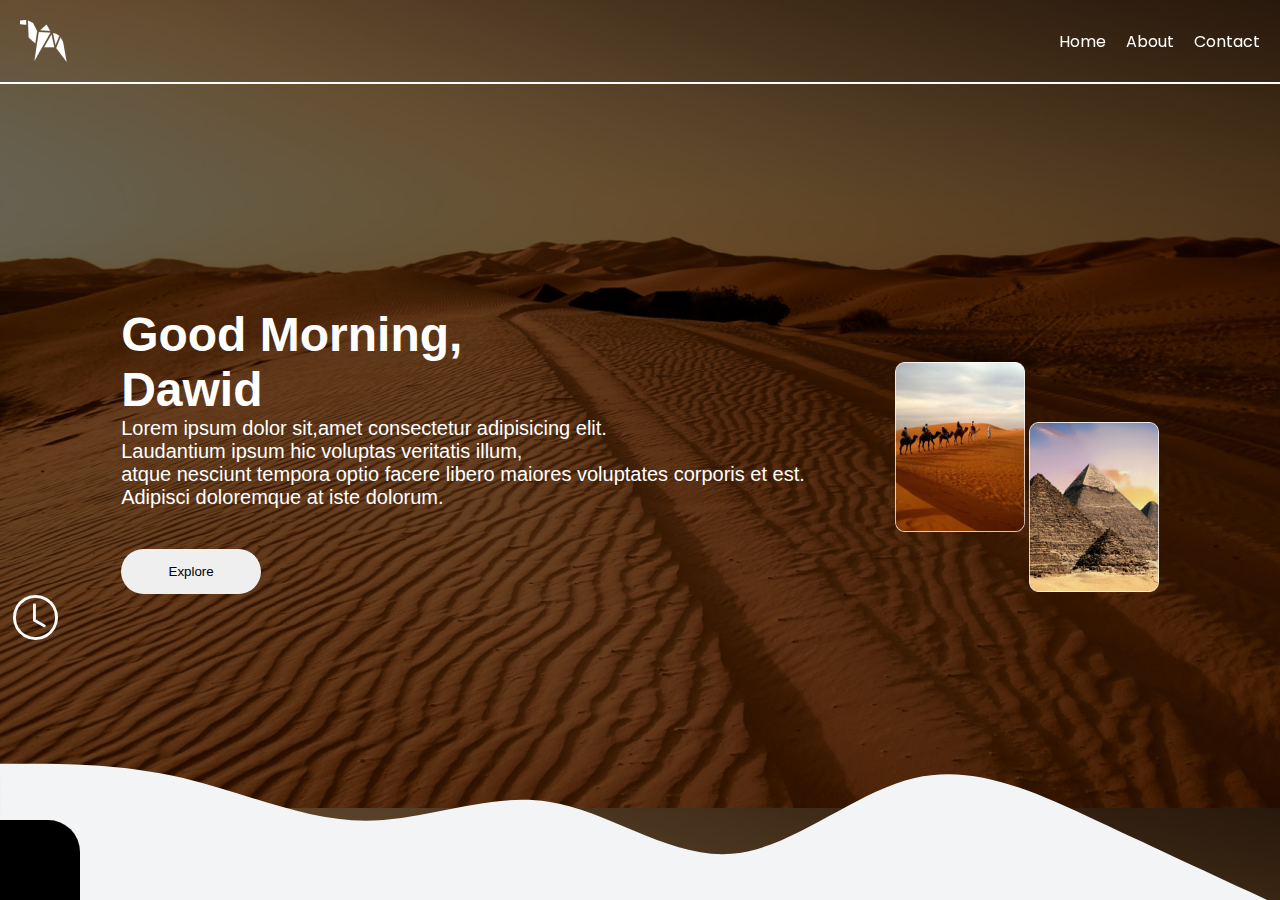
==== starter/index.html @ d0b25af0 "Add files via upload" ====
<!DOCTYPE html>
<html lang="en">

<head>
    <link rel="stylesheet" href="./css/main.css" />
    <meta charset="UTF-8">
    <meta http-equiv="X-UA-Compatible" content="IE=edge">
    <meta name="viewport" content="width=device-width, initial-scale=1.0">
    <link rel="stylesheet" href="https://cdn.jsdelivr.net/npm/bootstrap-icons@1.9.1/font/bootstrap-icons.css">
    <title>Document</title>
</head>

<body>


    <header class="nav"> <img class="logo" src="./images/logo.png">
        <nav class="navi" id="Navi">
            <ul>
                <li>Home</li>
                <li>About</li>
                <li>Contact</li>
            </ul>
        </nav>

        <button class="burgir" id="Burgir"><img src="./images/Hamburger.png" alt=""></button>
    </header>
    <main class="banner">
        <div class="opis">

    <div class="powitanie"><b>Good Morning,<br>Dawid</b></div>

            <p class="opis1">Lorem ipsum dolor sit,amet consectetur adipisicing
                elit. <br>Laudantium ipsum hic voluptas veritatis illum, <br>atque nesciunt tempora optio facere libero
                maiores
                voluptates corporis et est. <br>Adipisci doloremque at iste dolorum.</p>

               <div class="przycisk"><button>Explore</button></div> 
        </div>
        
        

        <div class="zdjecia"> <img class="kraj" src="./images/Widget 1.png"> <img class="kraj1"
                src="./images/Widget 2.png">

        </div>

        <!-- <img class="fala" src="./images/wave.svg" alt=""> -->
        
        <div class="fala"></div>

        <div class="zegar"><i class="bi bi-clock" id="Clock"></i></div>
       
    </main>

   

    <script src="./script.js"> </script>


</body>

</html>
---- starter/css/main.css ----
@import url("https://fonts.googleapis.com/css2?family=Poppins:wght@200;400;500;700&display=swap");
header {
  position: fixed;
  width: 100%;
  z-index: 10;
}

.banner {
  background-image: url("../images/BG Image.png");
  min-height: 100vh;
  display: flex;
  align-items: center;
  justify-content: center;
  gap: 90px;
  position: relative;
}

.nav {
  display: flex;
  align-items: center;
  justify-content: space-between;
  padding: 20px;
  border-bottom: 2px solid white;
}
.nav ul {
  display: flex;
  gap: 20px;
  list-style: none;
}

li {
  color: white;
}

.kraj {
  height: 170px;
  width: 130px;
}

.opis1 {
  color: white;
  font-family: "Segoe UI", Tahoma, Geneva, Verdana, sans-serif;
  font-size: 20px;
}

button {
  height: 45px;
  width: 140px;
  border-radius: 50px;
  border: white;
}

.przycisk {
  margin-top: 40px;
}

.kraj1 {
  top: 60px;
  height: 170px;
  width: 130px;
  position: relative;
}

.powitanie {
  color: white;
  font-family: "Segoe UI", Tahoma, Geneva, Verdana, sans-serif;
  font-size: 48px;
}

.fala {
  position: absolute;
  width: 100%;
  bottom: 0px;
  background-image: url("../images/wave.svg");
  height: 250px;
  background-size: cover;
}

.burgir {
  background-color: transparent;
  display: none;
}

.zegar {
  background-color: black;
  height: 80px;
  width: 80px;
  position: fixed;
  bottom: 0;
  left: 0;
  border-top-right-radius: 40%;
}

.bi-clock {
  color: white;
  font-size: 45px;
  position: fixed;
  left: 13px;
  top: 585px;
}

@media (max-width: 992px) {
  .navi {
    position: fixed;
    top: 0;
    background-color: black;
    font-size: 32px;
    height: 100%;
    left: -100%;
    transition: 0.5s;
  }
  .navi ul {
    display: block;
    padding: 20px;
    margin-top: 250px;
  }
  .kraj1 {
    display: none;
  }
  .kraj {
    display: none;
  }
  .burgir {
    display: block;
  }
  .opis1 {
    padding: 20px;
  }
}
.show {
  left: 0;
}

.ukryj {
  left: -100%;
}

* {
  margin: 0;
  padding: 0;
  box-sizing: border-box;
}

body {
  font-family: "Poppins", sans-serif;
  background-color: black;
  bottom: 25px;
}/*# sourceMappingURL=main.css.map */
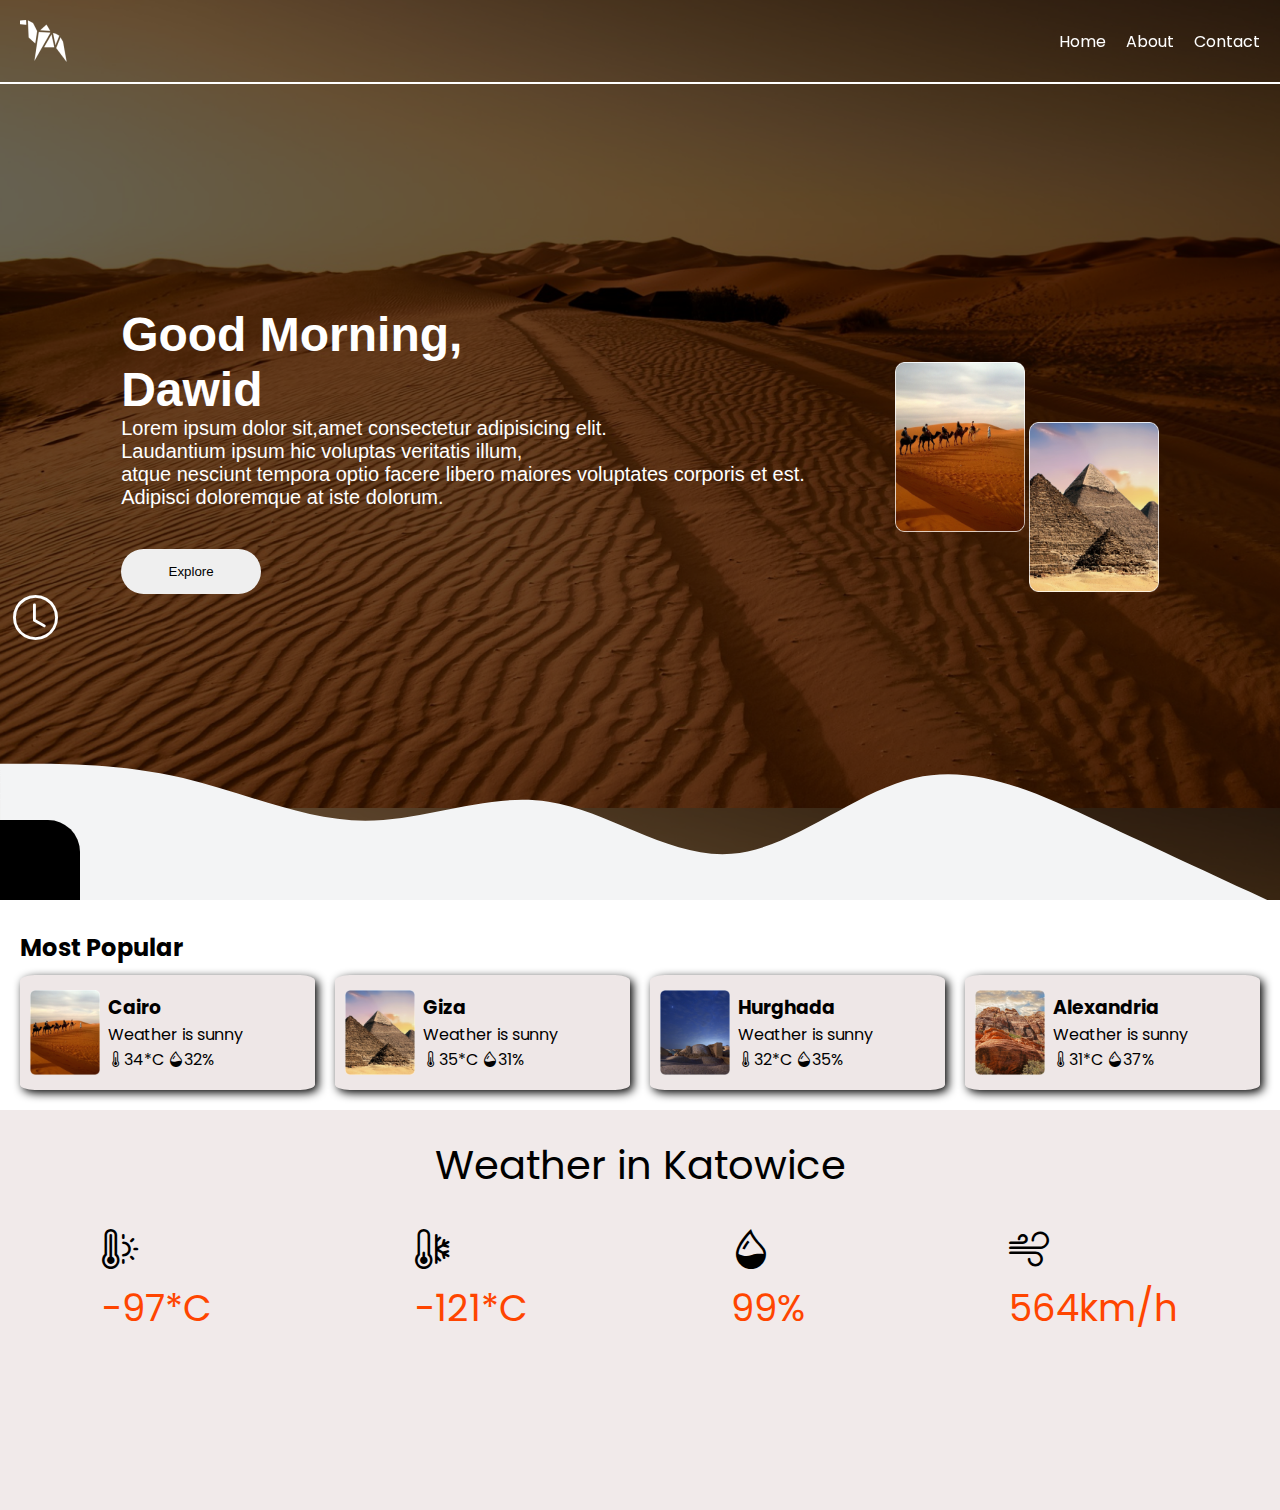
==== commit 2257f619: "Add files via upload" ====
--- a/starter/index.html
+++ b/starter/index.html
@@ -27,17 +27,17 @@
     <main class="banner">
         <div class="opis">
 
-    <div class="powitanie"><b>Good Morning,<br>Dawid</b></div>
+            <div class="powitanie"><b>Good Morning,<br>Dawid</b></div>
 
             <p class="opis1">Lorem ipsum dolor sit,amet consectetur adipisicing
                 elit. <br>Laudantium ipsum hic voluptas veritatis illum, <br>atque nesciunt tempora optio facere libero
                 maiores
                 voluptates corporis et est. <br>Adipisci doloremque at iste dolorum.</p>
 
-               <div class="przycisk"><button>Explore</button></div> 
+            <div class="przycisk"><button>Explore</button></div>
         </div>
-        
-        
+
+
 
         <div class="zdjecia"> <img class="kraj" src="./images/Widget 1.png"> <img class="kraj1"
                 src="./images/Widget 2.png">
@@ -45,14 +45,104 @@
         </div>
 
         <!-- <img class="fala" src="./images/wave.svg" alt=""> -->
-        
-        <div class="fala"></div>
+
+        <div class="fala">
+
+
+
+
+        </div>
+
 
         <div class="zegar"><i class="bi bi-clock" id="Clock"></i></div>
+        <div class="tlozegarek" id="tlozeg">
+            <p class="data" id="Day"></p>
+            <p class="godzina" id="Hour"></p>
+        </div>
+
+    </main>
+    <h3 class="most">Most Popular</h3>
+
+    <div class="wszystkie_zdj">
+        <div class="card">
+            <img src="./images/Widget 1.png">
+            <div class="cardinfo">
+                <h3 class="miejsce">Cairo</h3>
+                <p class="sytuacja">Weather is sunny</p>
+                
+                <p class="temperatura"><i class="bi bi-thermometer-half"></i>34*C</p>
+                
+                <p class="wilgotnosc"><i class="bi bi-droplet-half"></i>32%</p>
+            </div>
+
+        </div>
+        <div class="card">
+            <img src="./images/Widget 2.png">
+            <div class="cardinfo">
+                <h3 class="miejsce">Giza</h3>
+                <p class="sytuacja">Weather is sunny</p>
+                
+                <p class="temperatura"><i class="bi bi-thermometer-half"></i>35*C</p>
+                
+                <p class="wilgotnosc"><i class="bi bi-droplet-half"></i>31%</p>
+            </div>
+        </div>
+        <div class="card">
+            <img src="./images/Widget 3.png">
+            <div class="cardinfo">
+                <h3 class="miejsce">Hurghada</h3>
+                <p class="sytuacja">Weather is sunny</p>
+                
+                <p class="temperatura"><i class="bi bi-thermometer-half"></i>32*C</p>
+                
+                <p class="wilgotnosc"><i class="bi bi-droplet-half"></i>35%</p>
+            </div>
+        </div>
+        <div class="card">
+            <img src="./images/Widget 4.png">
+            <div class="cardinfo">
+                <h3 class="miejsce">Alexandria</h3>
+                <p class="sytuacja">Weather is sunny</p>
+                
+                <p class="temperatura"><i class="bi bi-thermometer-half"></i>31*C</p>
+                
+                <p class="wilgotnosc"><i class="bi bi-droplet-half"></i>37%</p>
+            </div>
+        </div>
+
+
+
+    </div>
+    <div class="pogoda">
+
+        <p class="katowice">Weather in Katowice </p>
+
+        <div class="ikonki">
+         <div class="slonce"> <i class="bi bi-thermometer-sun"></i>  <p class="stopnie">-97*C</p></div> 
+
+          <div class="zima">  <i class="bi bi-thermometer-snow"></i>  <p class="stopnie">-121*C</p></div> 
+
+          <div class="woda">  <i class="bi bi-droplet-half"></i>   <p class="stopnie">99%</p> </div>
+
+           <div class="wiatr"><i class="bi bi-wind"></i>   <p class="stopnie">564km/h</p></div> 
+
+        </div>
+
+        
        
-    </main>
+       
+        
+    
+    
+        
 
-   
+
+
+
+    </div>
+
+    
+
 
     <script src="./script.js"> </script>
 
--- a/starter/css/main.css
+++ b/starter/css/main.css
@@ -89,6 +89,7 @@
   bottom: 0;
   left: 0;
   border-top-right-radius: 40%;
+  z-index: 5;
 }
 
 .bi-clock {
@@ -97,6 +98,99 @@
   position: fixed;
   left: 13px;
   top: 585px;
+  z-index: 5;
+}
+
+.tlozegarek {
+  background-color: #202020;
+  height: 200px;
+  width: 350px;
+  position: fixed;
+  bottom: 0;
+  left: -100%;
+  transition: 0.5s;
+  border-top-right-radius: 6%;
+  box-shadow: 5px 5px 60px;
+  display: flex;
+  flex-direction: column;
+  justify-content: center;
+  align-items: center;
+}
+
+.godzina {
+  color: white;
+  font-size: 24px;
+}
+
+.data {
+  color: grey;
+}
+
+.pogoda {
+  width: 100%;
+  height: 400px;
+  background-color: rgb(241, 234, 234);
+  bottom: 0;
+}
+
+.wszystkie_zdj {
+  display: flex;
+  background-color: white;
+  gap: 20px;
+  padding: 20px;
+  padding-top: 10px;
+}
+
+.most {
+  color: black;
+  font-size: 24px;
+  margin-top: 30px;
+  margin-left: 20px;
+}
+
+.cardinfo {
+  padding: 8px;
+}
+
+.temperatura, .wilgotnosc {
+  display: inline-block;
+}
+
+.card {
+  display: flex;
+  align-items: center;
+  flex: 1;
+  background-color: rgb(238, 231, 231);
+  padding: 10px;
+  border-radius: 5%;
+  box-shadow: 3px 3px 10px;
+}
+
+.card > img {
+  width: 70px;
+}
+
+.katowice {
+  display: flex;
+  align-items: center;
+  justify-content: center;
+  font-size: 40px;
+  padding: 25px;
+}
+
+.ikonki {
+  display: flex;
+  font-size: 40px;
+  justify-content: space-around;
+}
+
+.stopnie {
+  color: orangered;
+  font-size: 37px;
+}
+
+.stopnie1 {
+  display: flex;
 }
 
 @media (max-width: 992px) {
@@ -143,6 +237,5 @@
 
 body {
   font-family: "Poppins", sans-serif;
-  background-color: black;
   bottom: 25px;
 }/*# sourceMappingURL=main.css.map */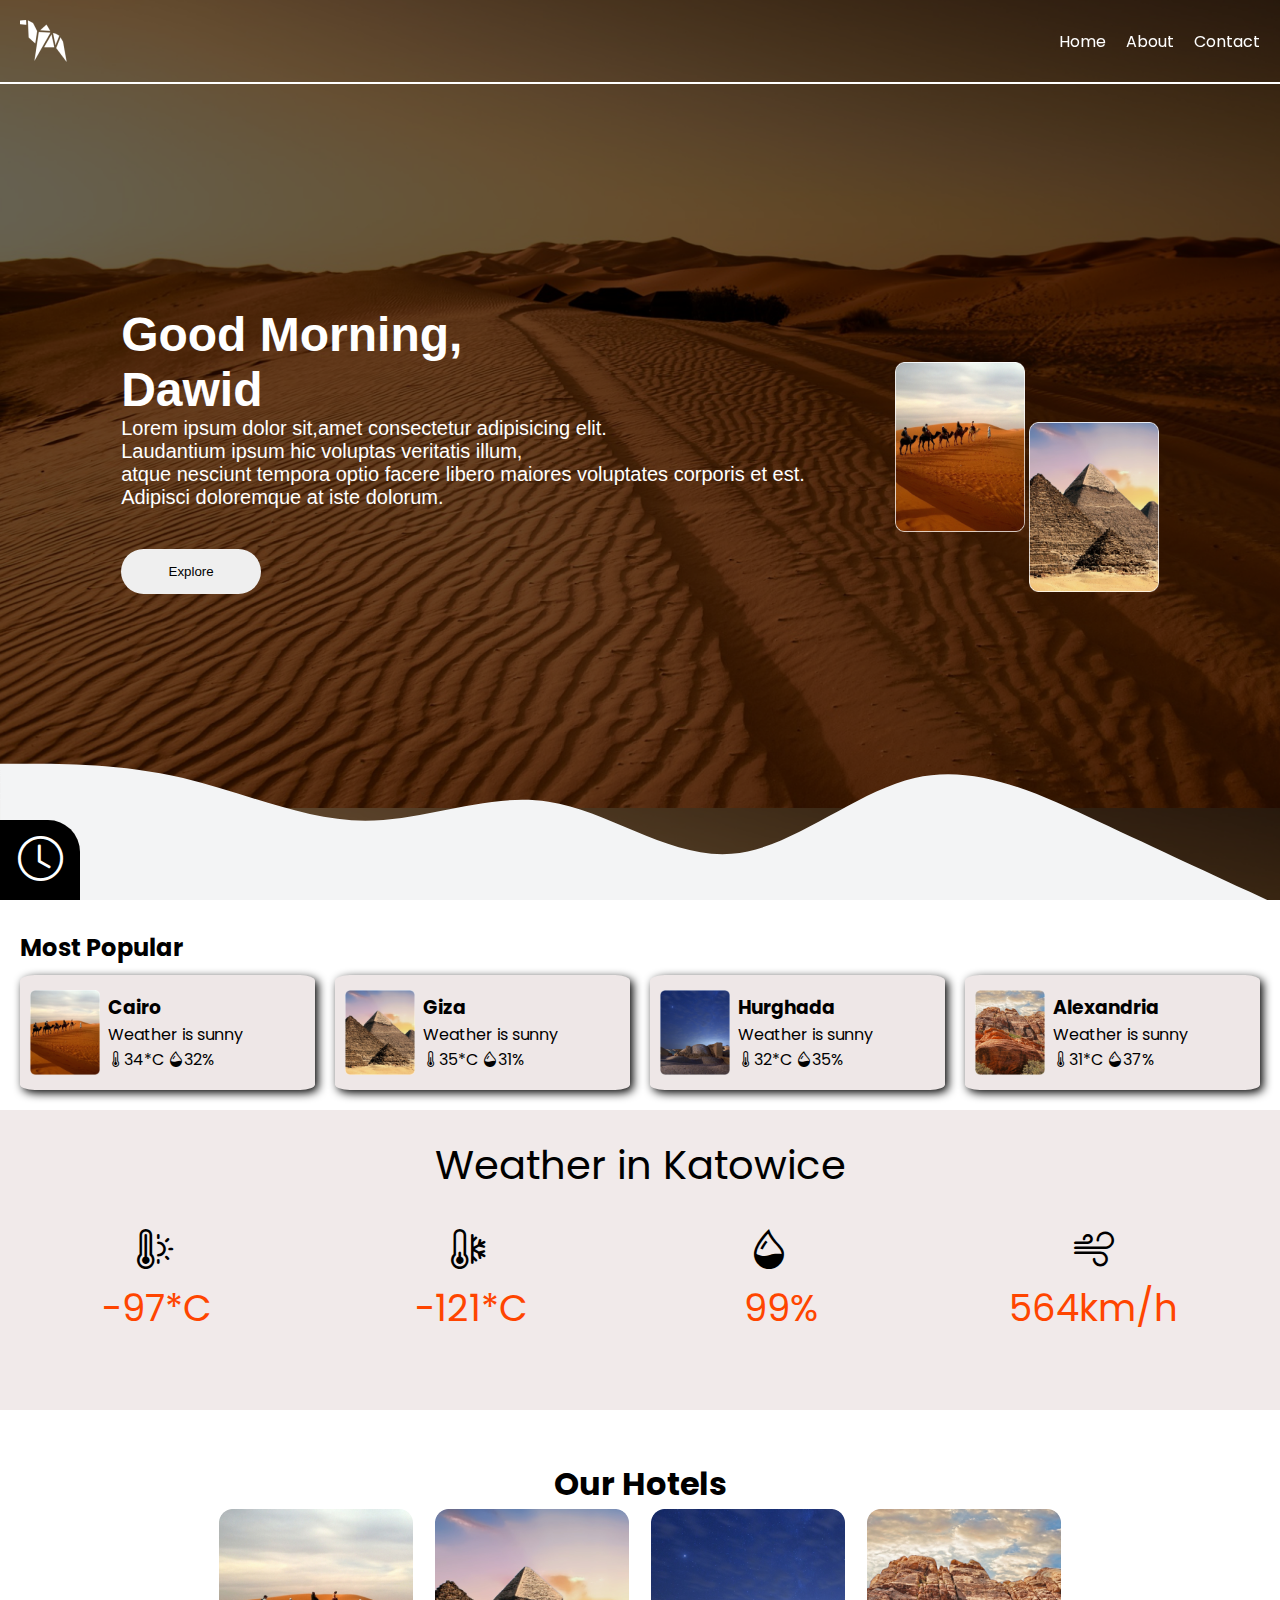
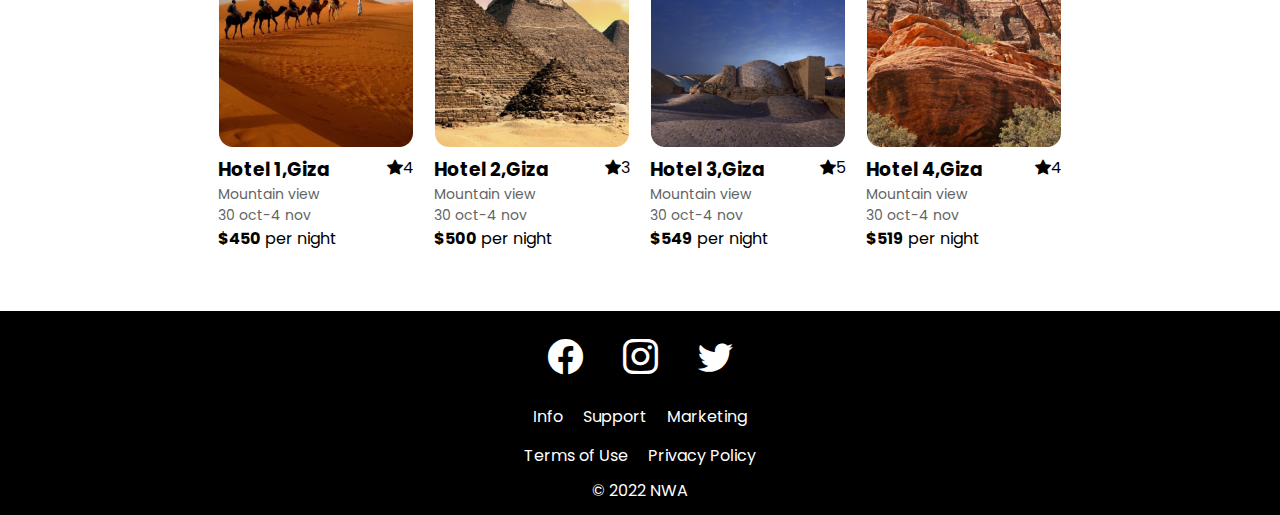
==== commit 0457fa28: "Add files via upload" ====
--- a/starter/index.html
+++ b/starter/index.html
@@ -13,7 +13,7 @@
 <body>
 
 
-    <header class="nav"> <img class="logo" src="./images/logo.png">
+    <header class="nav" id="Header"> <img class="logo" src="./images/logo.png">
         <nav class="navi" id="Navi">
             <ul>
                 <li>Home</li>
@@ -34,7 +34,7 @@
                 maiores
                 voluptates corporis et est. <br>Adipisci doloremque at iste dolorum.</p>
 
-            <div class="przycisk"><button>Explore</button></div>
+            <div class="przycisk"><button class="buton">Explore</button></div>
         </div>
 
 
@@ -69,9 +69,9 @@
             <div class="cardinfo">
                 <h3 class="miejsce">Cairo</h3>
                 <p class="sytuacja">Weather is sunny</p>
-                
+
                 <p class="temperatura"><i class="bi bi-thermometer-half"></i>34*C</p>
-                
+
                 <p class="wilgotnosc"><i class="bi bi-droplet-half"></i>32%</p>
             </div>
 
@@ -81,9 +81,9 @@
             <div class="cardinfo">
                 <h3 class="miejsce">Giza</h3>
                 <p class="sytuacja">Weather is sunny</p>
-                
+
                 <p class="temperatura"><i class="bi bi-thermometer-half"></i>35*C</p>
-                
+
                 <p class="wilgotnosc"><i class="bi bi-droplet-half"></i>31%</p>
             </div>
         </div>
@@ -92,9 +92,9 @@
             <div class="cardinfo">
                 <h3 class="miejsce">Hurghada</h3>
                 <p class="sytuacja">Weather is sunny</p>
-                
+
                 <p class="temperatura"><i class="bi bi-thermometer-half"></i>32*C</p>
-                
+
                 <p class="wilgotnosc"><i class="bi bi-droplet-half"></i>35%</p>
             </div>
         </div>
@@ -103,9 +103,9 @@
             <div class="cardinfo">
                 <h3 class="miejsce">Alexandria</h3>
                 <p class="sytuacja">Weather is sunny</p>
-                
+
                 <p class="temperatura"><i class="bi bi-thermometer-half"></i>31*C</p>
-                
+
                 <p class="wilgotnosc"><i class="bi bi-droplet-half"></i>37%</p>
             </div>
         </div>
@@ -117,31 +117,158 @@
 
         <p class="katowice">Weather in Katowice </p>
 
+
+
         <div class="ikonki">
-         <div class="slonce"> <i class="bi bi-thermometer-sun"></i>  <p class="stopnie">-97*C</p></div> 
-
-          <div class="zima">  <i class="bi bi-thermometer-snow"></i>  <p class="stopnie">-121*C</p></div> 
-
-          <div class="woda">  <i class="bi bi-droplet-half"></i>   <p class="stopnie">99%</p> </div>
-
-           <div class="wiatr"><i class="bi bi-wind"></i>   <p class="stopnie">564km/h</p></div> 
-
-        </div>
+
+            <div class="ikonki1">
+                <i class="bi bi-thermometer-sun"></i>
+                <p class="stopnie">-97*C</p>
+            </div>
+
+            <div class="ikonki1">
+                <i class="bi bi-thermometer-snow"></i>
+                <p class="stopnie">-121*C</p>
+            </div>
+
+            <div class="ikonki1">
+                <i class="bi bi-droplet-half"></i>
+                <p class="stopnie poprawa">99%</p>
+            </div>
+
+            <div class="ikonki1">
+                <i class="bi bi-wind"></i>
+                <p class="stopnie">564km/h</p>
+
+            </div>
+
+
+
+        </div>
+    </div>
+
+    <div class="hotels">
+
+        <h3 class="hotelik">Our Hotels</h3>
+
+        <div class="hotelswrapper">
+            <div class="hotelcard">
+                <img src="./images/Widget 1.png">
+                <div class="hotelinfo">
+
+                    <h3 class="giza">Hotel 1,Giza</h3>
+                    <span class="ocena"><i class="bi bi-star-fill"></i>4</span>
+                </div>
+                <div class="widok_hot">
+                    <p class="opis_hot">Mountain view</p>
+                </div>
+                <div class="widok_hot">
+                    <p class="opis_hot">30 oct-4 nov</p>
+                </div>
+                <div class="cena">
+                    <p class="cena_hot"><b>$450</b> per night</p>
+                </div>
+            </div>
+            <div class="hotelcard">
+                <img src="./images/Widget 2.png">
+                <div class="hotelinfo">
+                    <h3 class="giza">Hotel 2,Giza</h3>
+                    <span class="ocena"><i class="bi bi-star-fill"></i>3</span>
+                </div>
+                <div class="widok_hot">
+                    <p class="opis_hot">Mountain view</p>
+                </div>
+                <div class="widok_hot">
+                    <p class="opis_hot">30 oct-4 nov</p>
+                </div>
+                <div class="cena">
+                    <p class="cena_hot"><b>$500</b> per night</p>
+                </div>
+
+            </div>
+
+            <div class="hotelcard">
+                <img src="./images/Widget 3.png">
+                <div class="hotelinfo">
+                    <h3 class="giza">Hotel 3,Giza</h3>
+                    <span class="ocena"><i class="bi bi-star-fill"></i>5</span>
+
+                </div>
+                <div class="widok_hot">
+                    <p class="opis_hot">Mountain view</p>
+                    <div class="widok_hot">
+                        <p class="opis_hot">30 oct-4 nov</p>
+                    </div>
+                </div>
+
+                <div class="cena">
+                    <p class="cena_hot"><b>$549</b> per night</p>
+                </div>
+            </div>
+
+
+
+            <div class="hotelcard">
+                <img src="./images/Widget 4.png">
+                <div class="hotelinfo">
+                    <h3 class="giza">Hotel 4,Giza</h3>
+                    <span class="ocena"><i class="bi bi-star-fill"></i>4</span>
+
+
+                </div>
+
+                <div class="widok_hot">
+                    <p class="opis_hot">Mountain view</p>
+                </div>
+
+                <div class="widok_hot">
+                    <p class="opis_hot">30 oct-4 nov</p>
+                </div>
+
+                <div class="cena">
+                    <p class="cena_hot"><b>$519</b> per night</p>
+                </div>
+
+
+
+
+
+            </div>
+        </div>
+
+
+  
+
+
+
+    <footer>
+        <div class="sociale"><i class="bi bi-facebook fb"></i><i class="bi bi-instagram"></i><i class="bi bi-twitter"></i>
+        </div>
+
+
+        <div class="inne">
+            <p class="info">Info</p>
+            <p class="support">Support</p>
+            <p class="Marketing">Marketing</p>
+
+            
+        </div>
+
+        <div class="privacy">
+            <p class="Terms">Terms of Use</p>
+            <p class="Privacy Policy">Privacy Policy</p>
+        </div>
+<div class="c">
+     <p class="c2018">© 2022 NWA </p>
+
+</div>
 
         
-       
-       
-        
-    
-    
-        
-
-
-
-
-    </div>
-
-    
+
+    </footer>
+
+
+
 
 
     <script src="./script.js"> </script>
--- a/starter/css/main.css
+++ b/starter/css/main.css
@@ -21,6 +21,7 @@
   justify-content: space-between;
   padding: 20px;
   border-bottom: 2px solid white;
+  transition: 0.5s;
 }
 .nav ul {
   display: flex;
@@ -90,12 +91,13 @@
   left: 0;
   border-top-right-radius: 40%;
   z-index: 5;
+  line-height: 80px;
+  text-align: center;
 }
 
 .bi-clock {
   color: white;
   font-size: 45px;
-  position: fixed;
   left: 13px;
   top: 585px;
   z-index: 5;
@@ -128,7 +130,7 @@
 
 .pogoda {
   width: 100%;
-  height: 400px;
+  height: 300px;
   background-color: rgb(241, 234, 234);
   bottom: 0;
 }
@@ -184,13 +186,89 @@
   justify-content: space-around;
 }
 
+.ikonki1 {
+  text-align: center;
+}
+
+.poprawa {
+  position: relative;
+  left: 13px;
+}
+
 .stopnie {
   color: orangered;
   font-size: 37px;
 }
 
-.stopnie1 {
-  display: flex;
+.hotels {
+  text-align: center;
+  height: 100px;
+  margin-top: 50px;
+}
+
+.hotelik {
+  font-size: 32px;
+}
+
+.hotelswrapper {
+  display: flex;
+  justify-content: center;
+  gap: 20px;
+  padding-bottom: 60px;
+}
+
+.hotelinfo {
+  display: flex;
+  justify-content: space-between;
+}
+
+.opis_hot {
+  color: #202020;
+  opacity: 70%;
+  display: flex;
+  font-size: 14px;
+}
+
+.cena {
+  display: flex;
+  font-size: 16px;
+}
+
+footer {
+  background-color: black;
+  height: 150px;
+}
+
+.sociale {
+  color: white;
+  padding: 20px;
+  display: flex;
+  justify-content: center;
+  gap: 40px;
+  font-size: 35px;
+}
+
+.inne {
+  color: white;
+  display: flex;
+  justify-content: center;
+  gap: 20px;
+}
+
+.privacy {
+  display: flex;
+  justify-content: center;
+  color: white;
+  gap: 20px;
+  background-color: black;
+  padding-top: 14px;
+}
+
+.c {
+  background-color: black;
+  color: white;
+  padding-bottom: 12px;
+  padding-top: 10px;
 }
 
 @media (max-width: 992px) {
@@ -203,7 +281,7 @@
     left: -100%;
     transition: 0.5s;
   }
-  .navi ul {
+  ul {
     display: block;
     padding: 20px;
     margin-top: 250px;
@@ -227,6 +305,40 @@
 
 .ukryj {
   left: -100%;
+}
+
+@media (max-width: 992px) {
+  .wszystkie_zdj {
+    flex-direction: column;
+  }
+  .hotelswrapper {
+    flex-direction: column;
+    align-items: center;
+  }
+  .hotelcard {
+    width: 70%;
+    max-width: 350px;
+  }
+  .hotelcard > img {
+    width: 100%;
+  }
+  .przycisk {
+    display: flex;
+    justify-content: center;
+    margin-bottom: 40px;
+  }
+  .banner {
+    gap: 0;
+  }
+  .powitanie {
+    text-align: center;
+  }
+  .opis1 {
+    text-align: center;
+  }
+}
+.inverted {
+  background-color: rgb(124, 120, 120);
 }
 
 * {
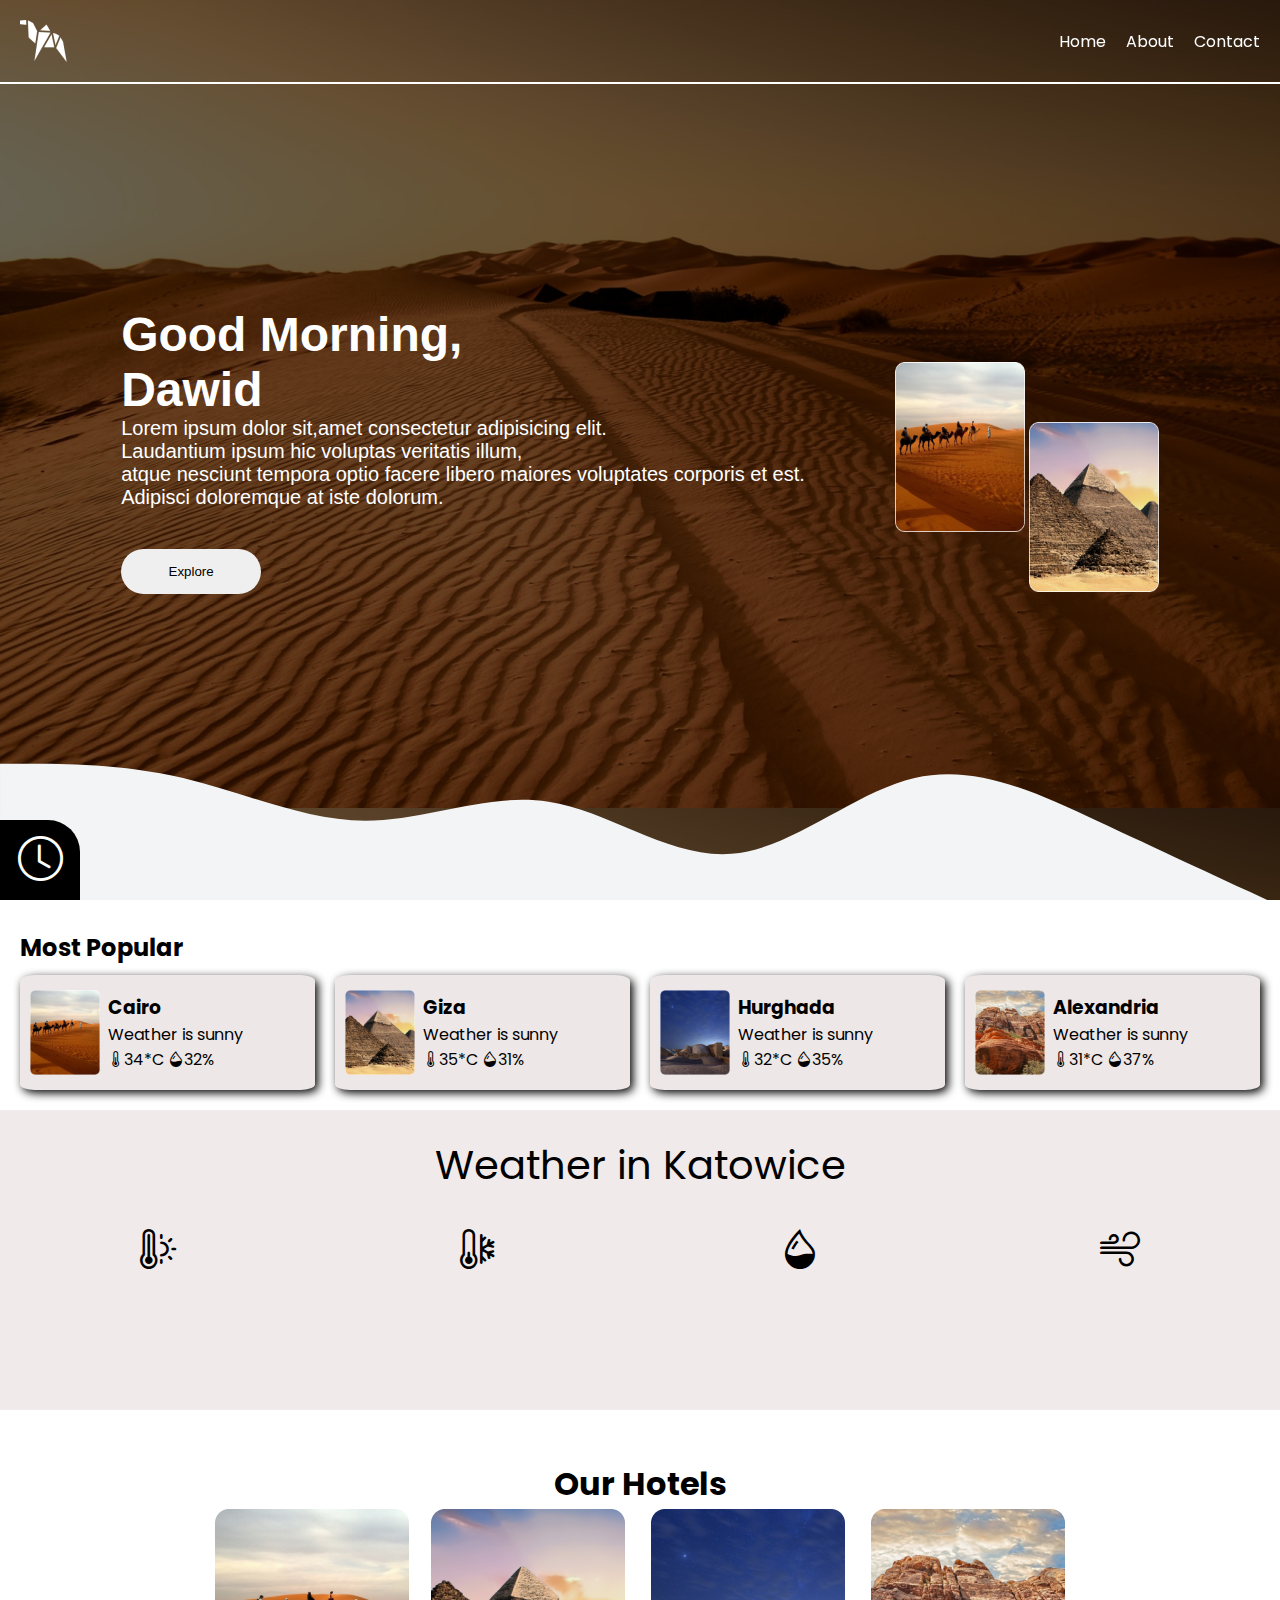
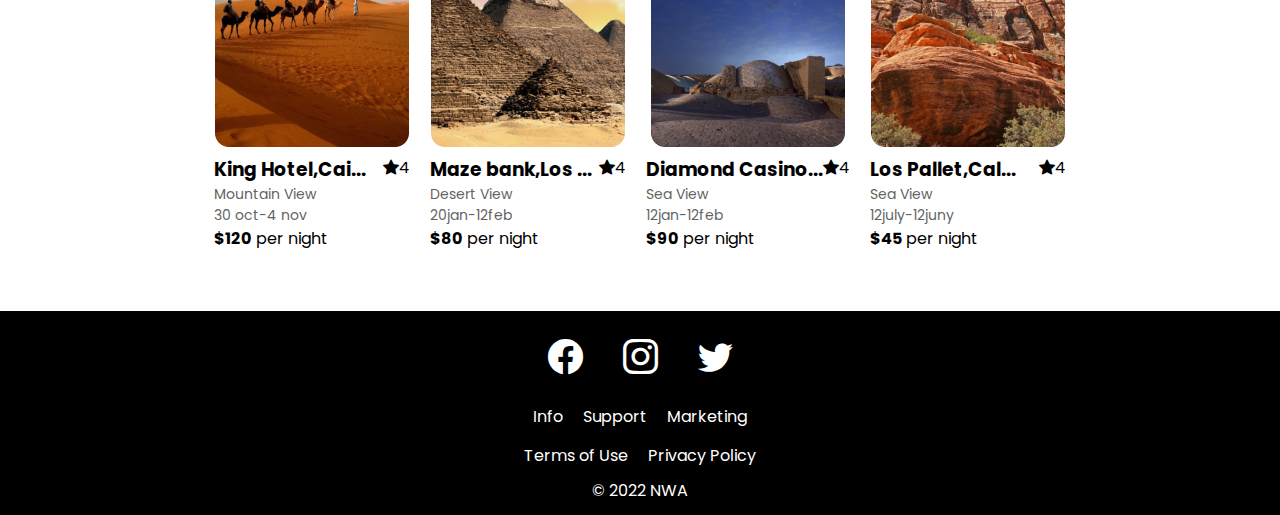
==== commit f9dfb32c: "Add files via upload" ====
--- a/starter/index.html
+++ b/starter/index.html
@@ -123,22 +123,22 @@
 
             <div class="ikonki1">
                 <i class="bi bi-thermometer-sun"></i>
-                <p class="stopnie">-97*C</p>
+                <p class="stopnie" id="Stopnie"></p>
             </div>
 
             <div class="ikonki1">
                 <i class="bi bi-thermometer-snow"></i>
-                <p class="stopnie">-121*C</p>
+                <p class="stopnie" id="Stopnie"></p>
             </div>
 
             <div class="ikonki1">
                 <i class="bi bi-droplet-half"></i>
-                <p class="stopnie poprawa">99%</p>
+                <p class="stopnie poprawa" id="Stopnie"></p>
             </div>
 
             <div class="ikonki1">
                 <i class="bi bi-wind"></i>
-                <p class="stopnie">564km/h</p>
+                <p class="stopnie" id="Stopnie"></p>
 
             </div>
 
@@ -151,10 +151,10 @@
 
         <h3 class="hotelik">Our Hotels</h3>
 
-        <div class="hotelswrapper">
-            <div class="hotelcard">
+        <div class="hotelswrapper" id="Hotelswrapper">
+            <!-- <div class="hotelcard">
                 <img src="./images/Widget 1.png">
-                <div class="hotelinfo">
+                <div class="hotelinfo" id="Hotelinfo">
 
                     <h3 class="giza">Hotel 1,Giza</h3>
                     <span class="ocena"><i class="bi bi-star-fill"></i>4</span>
@@ -204,11 +204,11 @@
                 <div class="cena">
                     <p class="cena_hot"><b>$549</b> per night</p>
                 </div>
-            </div>
-
-
-
-            <div class="hotelcard">
+            </div> -->
+
+
+
+            <!-- <div class="hotelcard">
                 <img src="./images/Widget 4.png">
                 <div class="hotelinfo">
                     <h3 class="giza">Hotel 4,Giza</h3>
@@ -233,7 +233,7 @@
 
 
 
-            </div>
+            </div> -->
         </div>
 
 
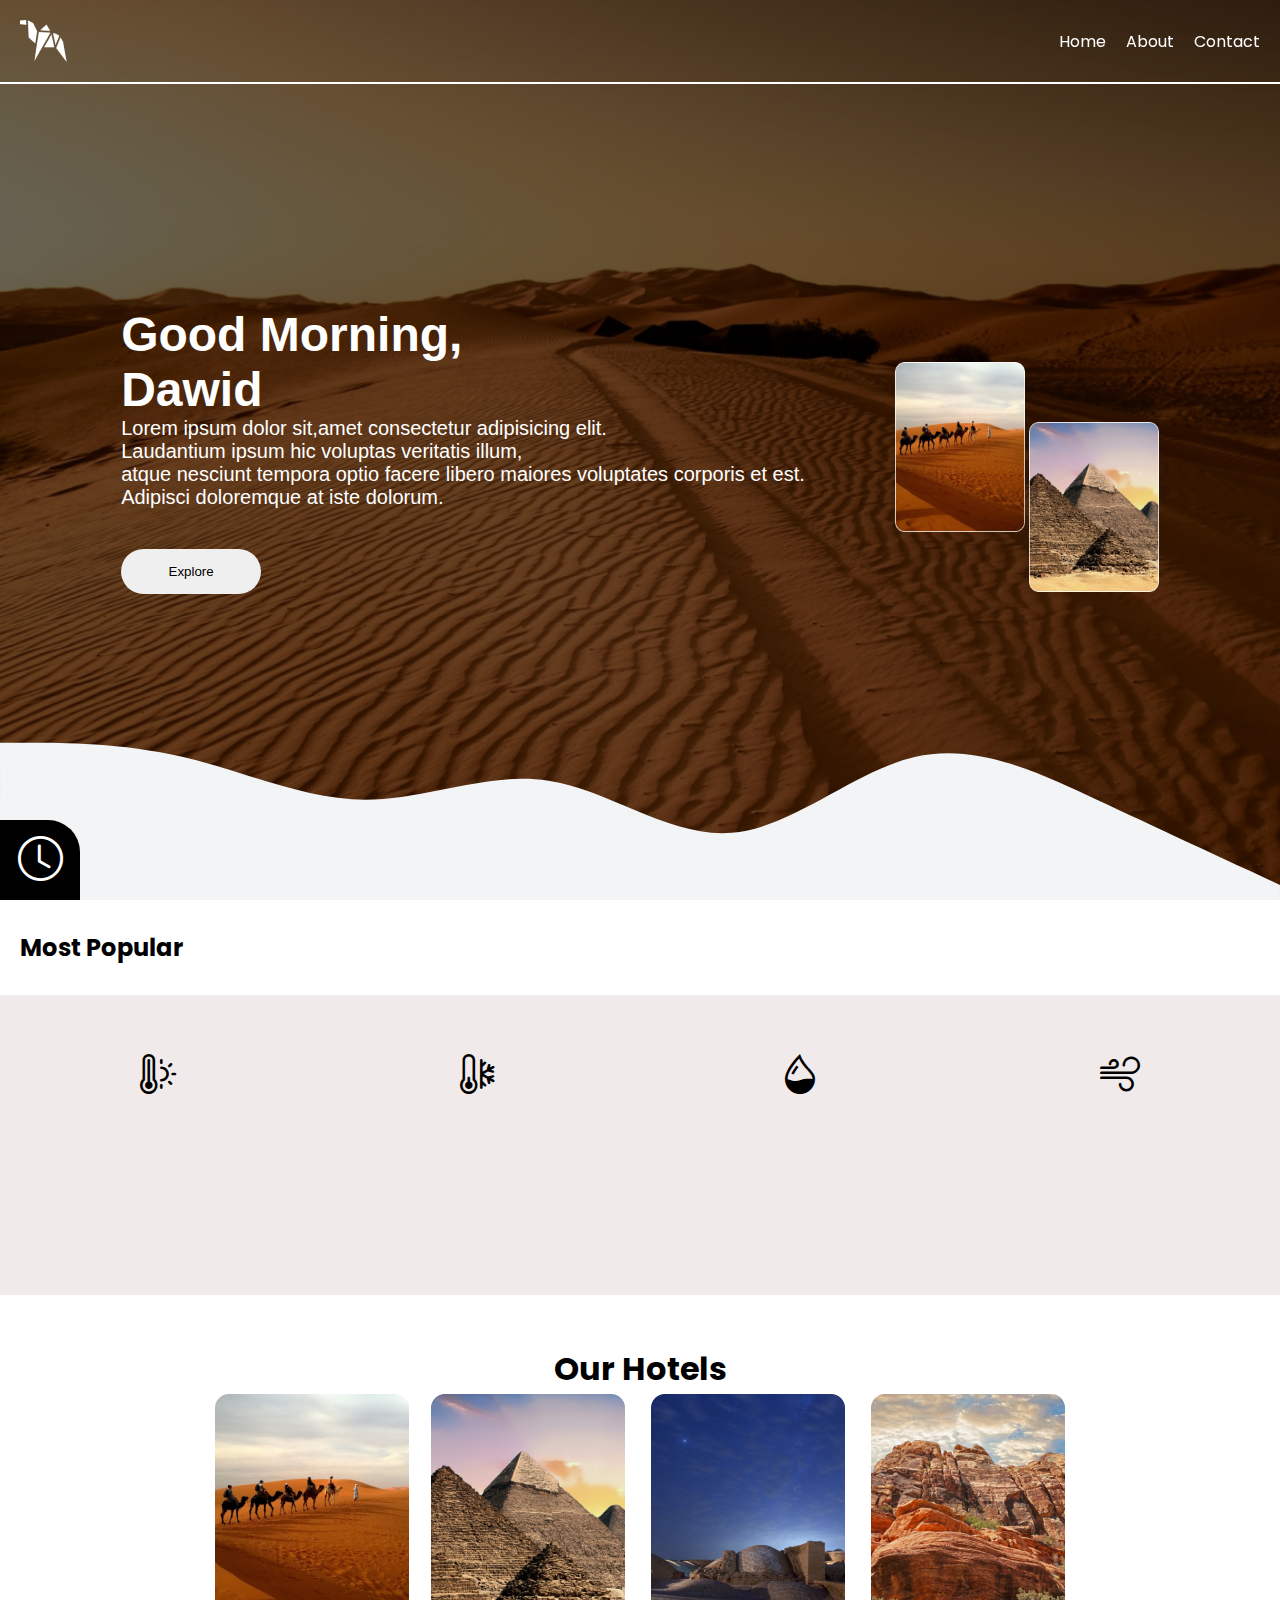
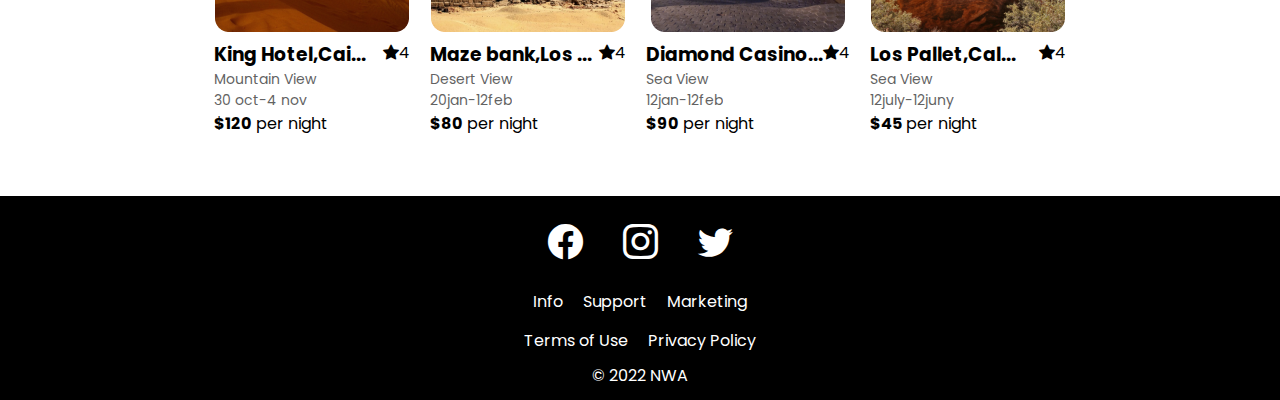
==== commit fb0f1300: "Add files via upload" ====
--- a/starter/index.html
+++ b/starter/index.html
@@ -11,7 +11,6 @@
 </head>
 
 <body>
-
 
     <header class="nav" id="Header"> <img class="logo" src="./images/logo.png">
         <nav class="navi" id="Navi">
@@ -37,22 +36,13 @@
             <div class="przycisk"><button class="buton">Explore</button></div>
         </div>
 
-
-
-        <div class="zdjecia"> <img class="kraj" src="./images/Widget 1.png"> <img class="kraj1"
-                src="./images/Widget 2.png">
+        <div class="zdjecia"> <img class="kraj" src="./images/Cairo.png"> <img class="kraj1"
+                src="./images/Giza.png">
 
         </div>
 
-        <!-- <img class="fala" src="./images/wave.svg" alt=""> -->
-
         <div class="fala">
-
-
-
-
         </div>
-
 
         <div class="zegar"><i class="bi bi-clock" id="Clock"></i></div>
         <div class="tlozegarek" id="tlozeg">
@@ -63,61 +53,11 @@
     </main>
     <h3 class="most">Most Popular</h3>
 
-    <div class="wszystkie_zdj">
-        <div class="card">
-            <img src="./images/Widget 1.png">
-            <div class="cardinfo">
-                <h3 class="miejsce">Cairo</h3>
-                <p class="sytuacja">Weather is sunny</p>
-
-                <p class="temperatura"><i class="bi bi-thermometer-half"></i>34*C</p>
-
-                <p class="wilgotnosc"><i class="bi bi-droplet-half"></i>32%</p>
-            </div>
-
-        </div>
-        <div class="card">
-            <img src="./images/Widget 2.png">
-            <div class="cardinfo">
-                <h3 class="miejsce">Giza</h3>
-                <p class="sytuacja">Weather is sunny</p>
-
-                <p class="temperatura"><i class="bi bi-thermometer-half"></i>35*C</p>
-
-                <p class="wilgotnosc"><i class="bi bi-droplet-half"></i>31%</p>
-            </div>
-        </div>
-        <div class="card">
-            <img src="./images/Widget 3.png">
-            <div class="cardinfo">
-                <h3 class="miejsce">Hurghada</h3>
-                <p class="sytuacja">Weather is sunny</p>
-
-                <p class="temperatura"><i class="bi bi-thermometer-half"></i>32*C</p>
-
-                <p class="wilgotnosc"><i class="bi bi-droplet-half"></i>35%</p>
-            </div>
-        </div>
-        <div class="card">
-            <img src="./images/Widget 4.png">
-            <div class="cardinfo">
-                <h3 class="miejsce">Alexandria</h3>
-                <p class="sytuacja">Weather is sunny</p>
-
-                <p class="temperatura"><i class="bi bi-thermometer-half"></i>31*C</p>
-
-                <p class="wilgotnosc"><i class="bi bi-droplet-half"></i>37%</p>
-            </div>
-        </div>
-
-
-
+    <div class="wszystkie_zdj" id="Karty">
     </div>
     <div class="pogoda">
 
-        <p class="katowice">Weather in Katowice </p>
-
-
+        <p class="katowice" id="Lokacja"></p>
 
         <div class="ikonki">
 
@@ -128,21 +68,19 @@
 
             <div class="ikonki1">
                 <i class="bi bi-thermometer-snow"></i>
-                <p class="stopnie" id="Stopnie"></p>
+                <p class="stopnie" id="Stopnie2"></p>
             </div>
 
             <div class="ikonki1">
                 <i class="bi bi-droplet-half"></i>
-                <p class="stopnie poprawa" id="Stopnie"></p>
+                <p class="stopnie poprawa" id="Stopnie3"></p>
             </div>
 
             <div class="ikonki1">
                 <i class="bi bi-wind"></i>
-                <p class="stopnie" id="Stopnie"></p>
+                <p class="stopnie" id="Stopnie4"></p>
 
             </div>
-
-
 
         </div>
     </div>
@@ -152,94 +90,8 @@
         <h3 class="hotelik">Our Hotels</h3>
 
         <div class="hotelswrapper" id="Hotelswrapper">
-            <!-- <div class="hotelcard">
-                <img src="./images/Widget 1.png">
-                <div class="hotelinfo" id="Hotelinfo">
-
-                    <h3 class="giza">Hotel 1,Giza</h3>
-                    <span class="ocena"><i class="bi bi-star-fill"></i>4</span>
-                </div>
-                <div class="widok_hot">
-                    <p class="opis_hot">Mountain view</p>
-                </div>
-                <div class="widok_hot">
-                    <p class="opis_hot">30 oct-4 nov</p>
-                </div>
-                <div class="cena">
-                    <p class="cena_hot"><b>$450</b> per night</p>
-                </div>
-            </div>
-            <div class="hotelcard">
-                <img src="./images/Widget 2.png">
-                <div class="hotelinfo">
-                    <h3 class="giza">Hotel 2,Giza</h3>
-                    <span class="ocena"><i class="bi bi-star-fill"></i>3</span>
-                </div>
-                <div class="widok_hot">
-                    <p class="opis_hot">Mountain view</p>
-                </div>
-                <div class="widok_hot">
-                    <p class="opis_hot">30 oct-4 nov</p>
-                </div>
-                <div class="cena">
-                    <p class="cena_hot"><b>$500</b> per night</p>
-                </div>
-
-            </div>
-
-            <div class="hotelcard">
-                <img src="./images/Widget 3.png">
-                <div class="hotelinfo">
-                    <h3 class="giza">Hotel 3,Giza</h3>
-                    <span class="ocena"><i class="bi bi-star-fill"></i>5</span>
-
-                </div>
-                <div class="widok_hot">
-                    <p class="opis_hot">Mountain view</p>
-                    <div class="widok_hot">
-                        <p class="opis_hot">30 oct-4 nov</p>
-                    </div>
-                </div>
-
-                <div class="cena">
-                    <p class="cena_hot"><b>$549</b> per night</p>
-                </div>
-            </div> -->
-
-
-
-            <!-- <div class="hotelcard">
-                <img src="./images/Widget 4.png">
-                <div class="hotelinfo">
-                    <h3 class="giza">Hotel 4,Giza</h3>
-                    <span class="ocena"><i class="bi bi-star-fill"></i>4</span>
-
-
-                </div>
-
-                <div class="widok_hot">
-                    <p class="opis_hot">Mountain view</p>
-                </div>
-
-                <div class="widok_hot">
-                    <p class="opis_hot">30 oct-4 nov</p>
-                </div>
-
-                <div class="cena">
-                    <p class="cena_hot"><b>$519</b> per night</p>
-                </div>
-
-
-
-
-
-            </div> -->
+            
         </div>
-
-
-  
-
-
 
     <footer>
         <div class="sociale"><i class="bi bi-facebook fb"></i><i class="bi bi-instagram"></i><i class="bi bi-twitter"></i>
@@ -251,7 +103,6 @@
             <p class="support">Support</p>
             <p class="Marketing">Marketing</p>
 
-            
         </div>
 
         <div class="privacy">
@@ -263,16 +114,9 @@
 
 </div>
 
-        
-
     </footer>
 
-
-
-
-
     <script src="./script.js"> </script>
-
 
 </body>
 
--- a/starter/css/main.css
+++ b/starter/css/main.css
@@ -7,6 +7,8 @@
 
 .banner {
   background-image: url("../images/BG Image.png");
+  background-repeat: no-repeat;
+  background-size: cover;
   min-height: 100vh;
   display: flex;
   align-items: center;
@@ -73,7 +75,7 @@
   width: 100%;
   bottom: 0px;
   background-image: url("../images/wave.svg");
-  height: 250px;
+  height: 271px;
   background-size: cover;
 }
 
@@ -184,9 +186,6 @@
   display: flex;
   font-size: 40px;
   justify-content: space-around;
-}
-
-.ikonki1 {
   text-align: center;
 }
 
@@ -282,7 +281,7 @@
     transition: 0.5s;
   }
   ul {
-    display: block;
+    display: block !important;
     padding: 20px;
     margin-top: 250px;
   }
